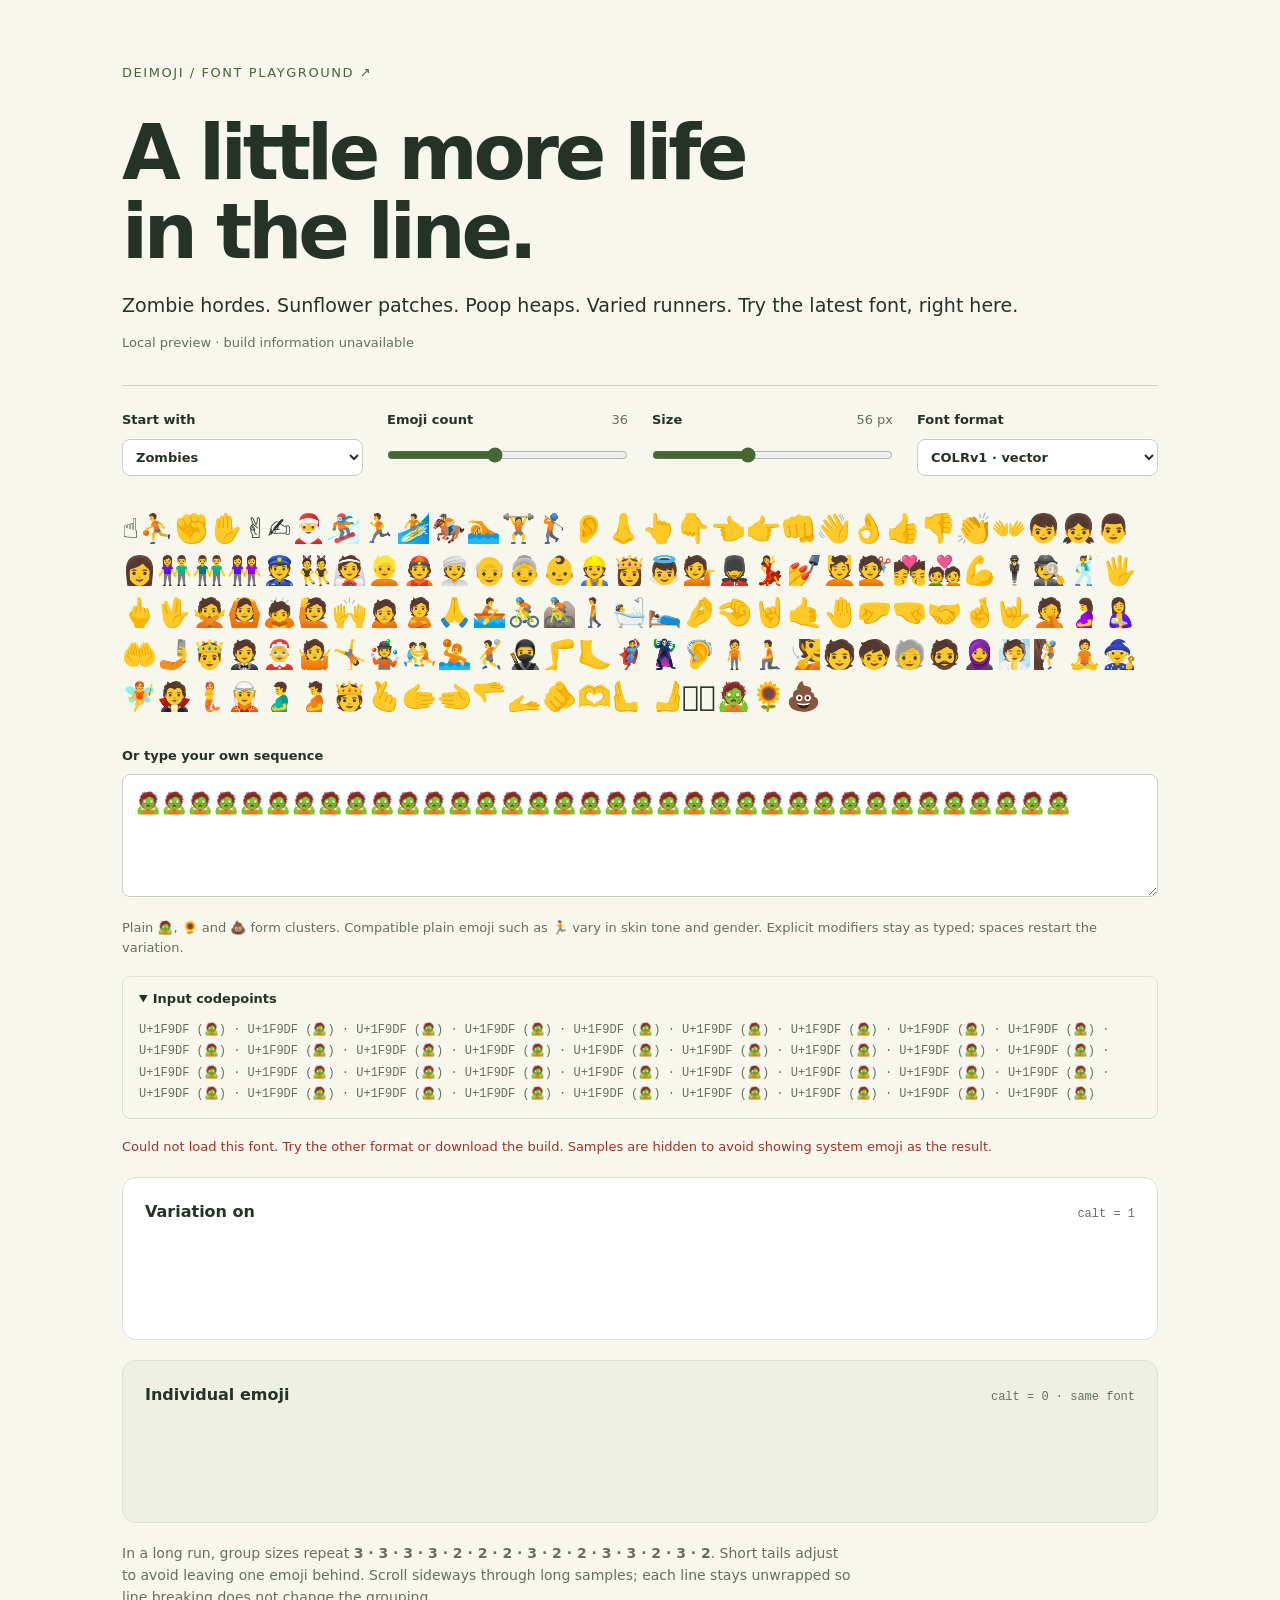
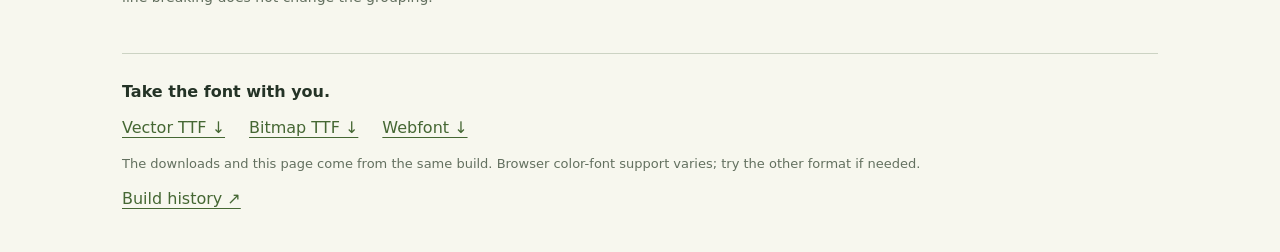
==== web/index.html @ 754994b0 "Publish revised white-smile poop heaps and verify packaged fonts Replace the original pink-tongue he" ====
<!doctype html>
<html lang="en">
<head>
  <meta charset="utf-8">
  <meta name="viewport" content="width=device-width, initial-scale=1">
  <title>DEImoji · Font playground</title>
  <link rel="stylesheet" href="style.css">
  <script src="app.js" defer></script>
</head>
<body>
  <main>
    <header>
      <a class="eyebrow" href="https://github.com/sh1bot/DEImoji">DEImoji / font playground ↗</a>
      <h1>A little more life<br>in the line.</h1>
      <p class="intro">Zombie hordes. Sunflower patches. Poop heaps. Varied runners. Try the latest font, right here.</p>
      <p id="build" class="muted">Reading build information…</p>
      <p id="build-details" class="muted"></p>
      <a id="checks" href="checks.json" hidden>Verified build report ↗</a>
    </header>

    <section class="controls" aria-label="Font controls">
      <label>Start with
        <select id="preset"><option value="zombies">Zombies</option><option value="flowers">Sunflowers</option><option value="poop">Poop heaps</option><option value="runners">Runners</option></select>
      </label>
      <label>Emoji count <output id="count-value">36</output>
        <input id="count" type="range" min="1" max="80" value="36">
      </label>
      <label>Size <output id="size-value">56 px</output>
        <input id="size" type="range" min="20" max="112" value="56">
      </label>
      <label>Font format
        <select id="format"><option value="colr">COLRv1 · vector</option><option value="cbdt">CBDT · bitmap</option></select>
      </label>
    </section>

    <p id="palette" aria-label="Base emoji to copy and paste">☝⛹✊✋✌✍🎅🏂🏃🏄🏇🏊🏋🏌👂👃👆👇👈👉👊👋👌👍👎👏👐👦👧👨👩👫👬👭👮👯👰👱👲👳👴👵👶👷👸👼💁💂💃💅💆💇💏💑💪🕴🕵🕺🖐🖕🖖🙅🙆🙇🙋🙌🙍🙎🙏🚣🚴🚵🚶🛀🛌🤌🤏🤘🤙🤚🤛🤜🤝🤞🤟🤦🤰🤱🤲🤳🤴🤵🤶🤷🤸🤹🤼🤽🤾🥷🦵🦶🦸🦹🦻🧍🧎🧏🧑🧒🧓🧔🧕🧖🧗🧘🧙🧚🧛🧜🧝🫃🫄🫅🫰🫱🫲🫳🫴🫵🫶🫷🫸🫹🫺🧟🌻💩</p>
    <label class="input-label" for="text">Or type your own sequence</label>
    <textarea id="text" rows="3" spellcheck="false" aria-describedby="scope"></textarea>
    <p class="muted" id="scope">Plain 🧟, 🌻 and 💩 form clusters. Compatible plain emoji such as 🏃 vary in skin tone and gender. Explicit modifiers stay as typed; spaces restart the variation.</p>
    <details class="debug" open>
      <summary>Input codepoints</summary>
      <output id="codepoints" aria-label="Input Unicode codepoints"></output>
    </details>
    <p id="status" role="status">Loading the built font…</p>

    <section class="sample" aria-labelledby="on-title">
      <div class="sample-heading"><h2 id="on-title">Variation on</h2><span>calt = 1</span></div>
      <div id="clustered" class="emoji on waiting" aria-label="Text rendered with contextual variation"></div>
    </section>
    <section class="sample reference" aria-labelledby="off-title">
      <div class="sample-heading"><h2 id="off-title">Individual emoji</h2><span>calt = 0 · same font</span></div>
      <div id="individual" class="emoji off waiting" aria-label="The same text with contextual variation disabled"></div>
    </section>
    <p class="explanation">In a long run, group sizes repeat <strong>3 · 3 · 3 · 3 · 2 · 2 · 2 · 3 · 2 · 2 · 3 · 3 · 2 · 3 · 2</strong>.
      Short tails adjust to avoid leaving one emoji behind. Scroll sideways through long samples; each line stays unwrapped so line breaking does not change the grouping.</p>

    <footer>
      <h2>Take the font with you.</h2>
      <nav aria-label="Font downloads">
        <a href="fonts/DEImoji-COLRv1.ttf" download>Vector TTF ↓</a>
        <a href="fonts/DEImoji-CBDT.ttf" download>Bitmap TTF ↓</a>
        <a href="fonts/DEImoji-COLRv1.woff2" download>Webfont ↓</a>
      </nav>
      <p class="muted">The downloads and this page come from the same build. Browser color-font support varies; try the other format if needed.</p>
      <a href="https://github.com/sh1bot/DEImoji/actions/workflows/build-fonts.yml">Build history ↗</a>
    </footer>
  </main>
</body>
</html>
---- web/style.css ----
:root { color-scheme: light; --ink: #243326; --muted: #63705f; --paper: #f7f7ee; --accent: #456733; --size: 56px; }
* { box-sizing: border-box; }
body { margin: 0; background: var(--paper); color: var(--ink); font: 16px/1.55 system-ui, sans-serif; }
main { max-width: 1100px; padding: 60px 32px 40px; margin: auto; }
a { color: var(--accent); text-underline-offset: 4px; }
.eyebrow { text-decoration: none; font-size: 13px; text-transform: uppercase; letter-spacing: .12em; }
h1 { font-size: clamp(40px, 7vw, 76px); line-height: 1.04; letter-spacing: -.055em; font-weight: 600; margin: 28px 0 20px; }
.intro { font-size: 19px; margin: 0 0 10px; }
.muted { color: var(--muted); font-size: 13px; }
.controls { display: grid; grid-template-columns: repeat(4, 1fr); gap: 24px; border-top: 1px solid #ccd3c3; padding-top: 24px; margin: 32px 0; }
label { display: block; font-size: 13px; font-weight: 600; }
select, textarea { font: inherit; color: inherit; background: white; border: 1px solid #c8cfbf; border-radius: 8px; }
select { width: 100%; display: block; padding: 9px; margin-top: 8px; }
input[type=range] { width: 100%; display: block; margin: 16px 0 0; accent-color: var(--accent); }
output { float: right; color: var(--muted); font-weight: 400; }
textarea { width: 100%; padding: 12px; resize: vertical; margin-top: 8px; font-size: 21px; }
#palette { font-family: var(--emoji-font, 'DEImojiPreview'), system-ui, sans-serif; font-size: 28px; line-height: 1.5; overflow-wrap: anywhere; font-feature-settings: 'calt' 0; }
#status { font-size: 13px; color: var(--accent); min-height: 20px; }
#status.error { color: #a13126; }
.sample { background: #fff; border: 1px solid #dce0d2; border-radius: 14px; padding: 22px; margin: 20px 0; }
.sample.reference { background: #eef0e6; }
.sample-heading { display: flex; justify-content: space-between; align-items: baseline; gap: 10px; margin-bottom: 14px; }
h2 { font-size: 16px; font-weight: 600; margin: 0; }
.sample-heading span { font: 12px ui-monospace, monospace; color: var(--muted); }
.emoji { font-family: system-ui, sans-serif; font-size: var(--size); line-height: 1.4; white-space: pre; overflow-x: auto; overflow-y: hidden; min-height: 1.4em; }
.emoji-run { font-family: var(--emoji-font, 'DEImojiPreview'), system-ui, sans-serif; }
.debug { margin: 18px 0; padding: 12px 16px; border: 1px solid #dce0d2; border-radius: 8px; }
.debug summary { cursor: pointer; font-size: 13px; font-weight: 600; }
#codepoints { display: block; float: none; margin-top: 10px; font: 12px/1.8 ui-monospace, monospace; color: var(--muted); overflow-wrap: anywhere; white-space: pre-wrap; }
.emoji.on { font-feature-settings: 'calt' 1; }
.emoji.off { font-feature-settings: 'calt' 0; }
.emoji.waiting { visibility: hidden; }
.explanation { max-width: 730px; font-size: 14px; color: var(--muted); }
footer { border-top: 1px solid #ccd3c3; padding-top: 26px; margin-top: 44px; }
nav { display: flex; gap: 24px; flex-wrap: wrap; margin-top: 12px; }
@media (max-width: 680px) { main { padding: 32px 18px; } .controls { grid-template-columns: 1fr 1fr; gap: 20px; } .sample { padding: 16px; } .sample-heading { flex-wrap: wrap; } }
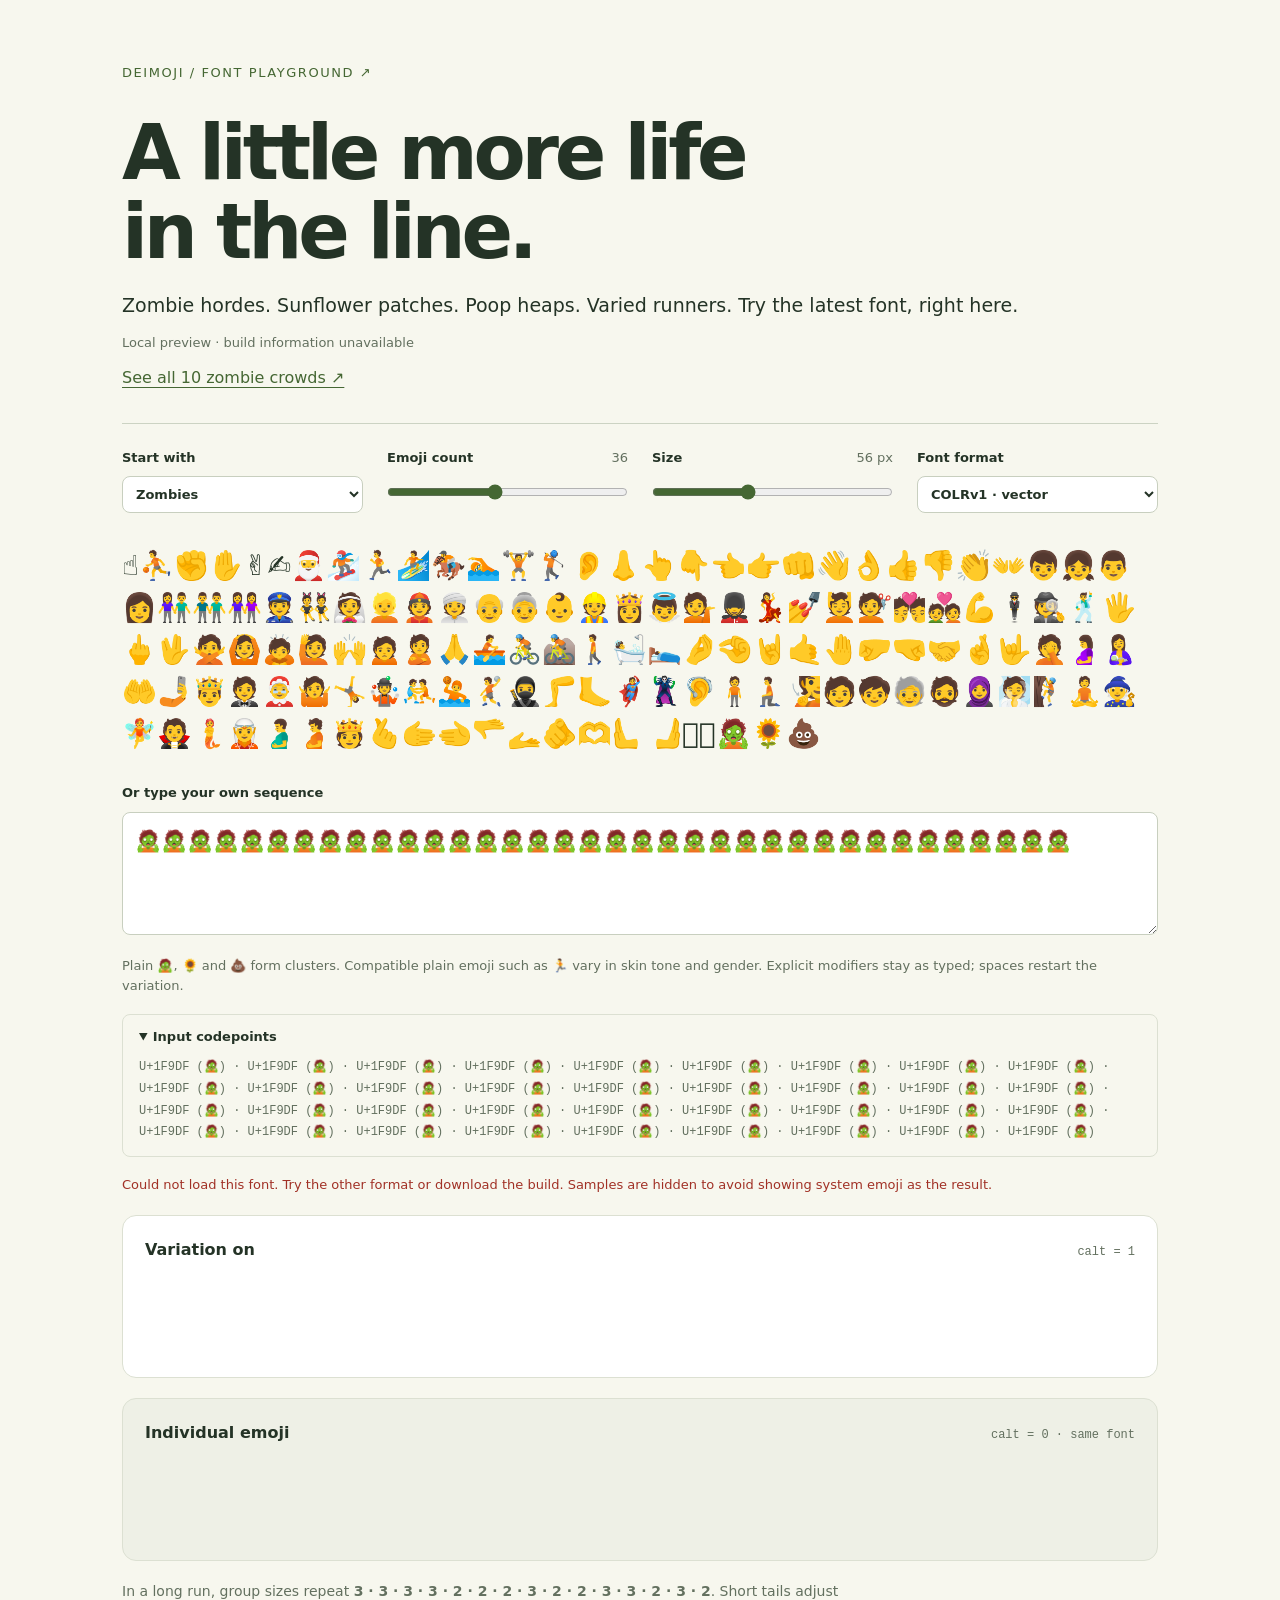
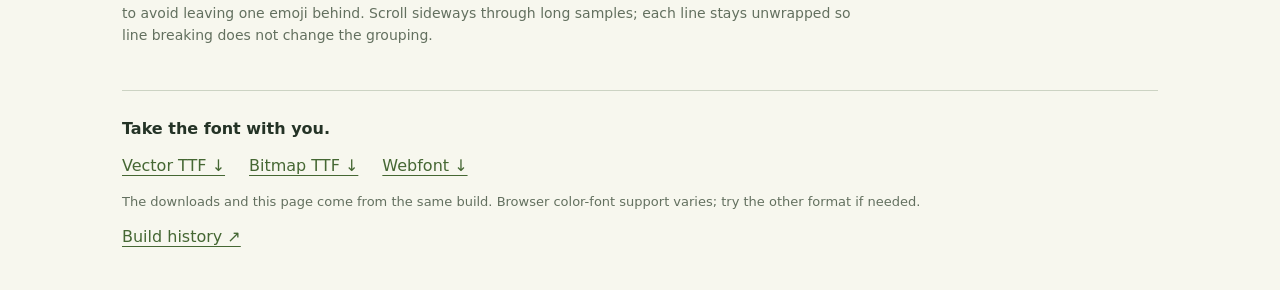
==== commit aa6a3a74: "Add five zombie pair and trio compositions selected by base-five diversity Compose 25 distinct Noto-" ====
--- a/web/index.html
+++ b/web/index.html
@@ -15,6 +15,7 @@
       <p class="intro">Zombie hordes. Sunflower patches. Poop heaps. Varied runners. Try the latest font, right here.</p>
       <p id="build" class="muted">Reading build information…</p>
       <p id="build-details" class="muted"></p>
+      <a id="zombie-gallery" href="zombie-proof-colr.png">See all 10 zombie crowds ↗</a>
       <a id="checks" href="checks.json" hidden>Verified build report ↗</a>
     </header>
 
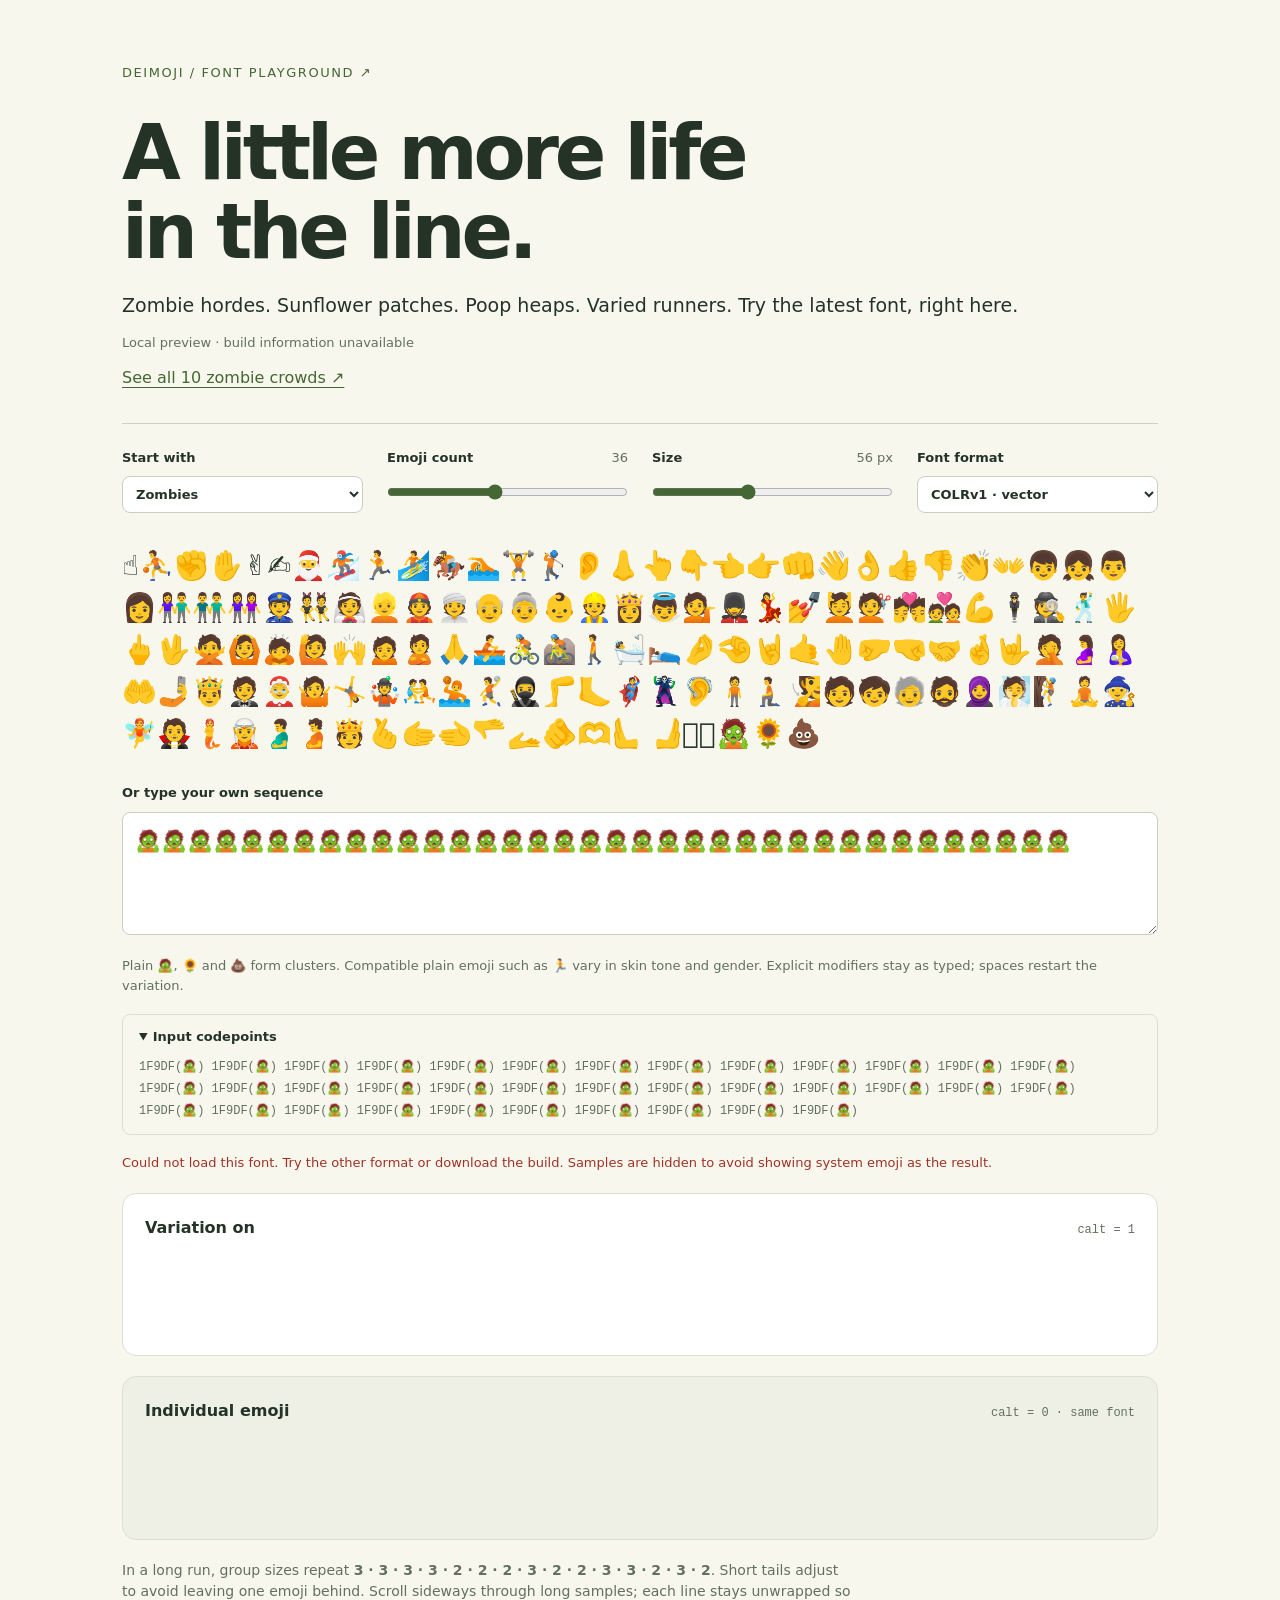
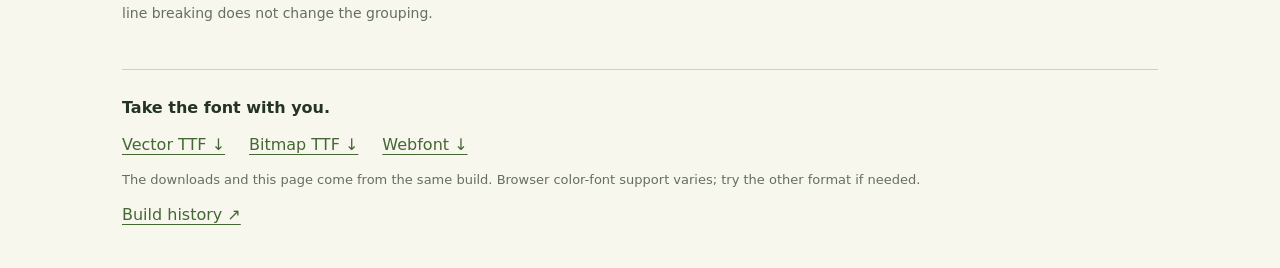
==== commit c3fbc32c: "Add options for 'People' and 'Old people' to select" ====
--- a/web/index.html
+++ b/web/index.html
@@ -21,7 +21,7 @@
 
     <section class="controls" aria-label="Font controls">
       <label>Start with
-        <select id="preset"><option value="zombies">Zombies</option><option value="flowers">Sunflowers</option><option value="poop">Poop heaps</option><option value="runners">Runners</option></select>
+        <select id="preset"><option value="zombies">Zombies</option><option value="flowers">Sunflowers</option><option value="poop">Poop heaps</option><option value="runners">Runners</option><option value="person">People</option><option value="old">Old people</option></select>
       </label>
       <label>Emoji count <output id="count-value">36</output>
         <input id="count" type="range" min="1" max="80" value="36">
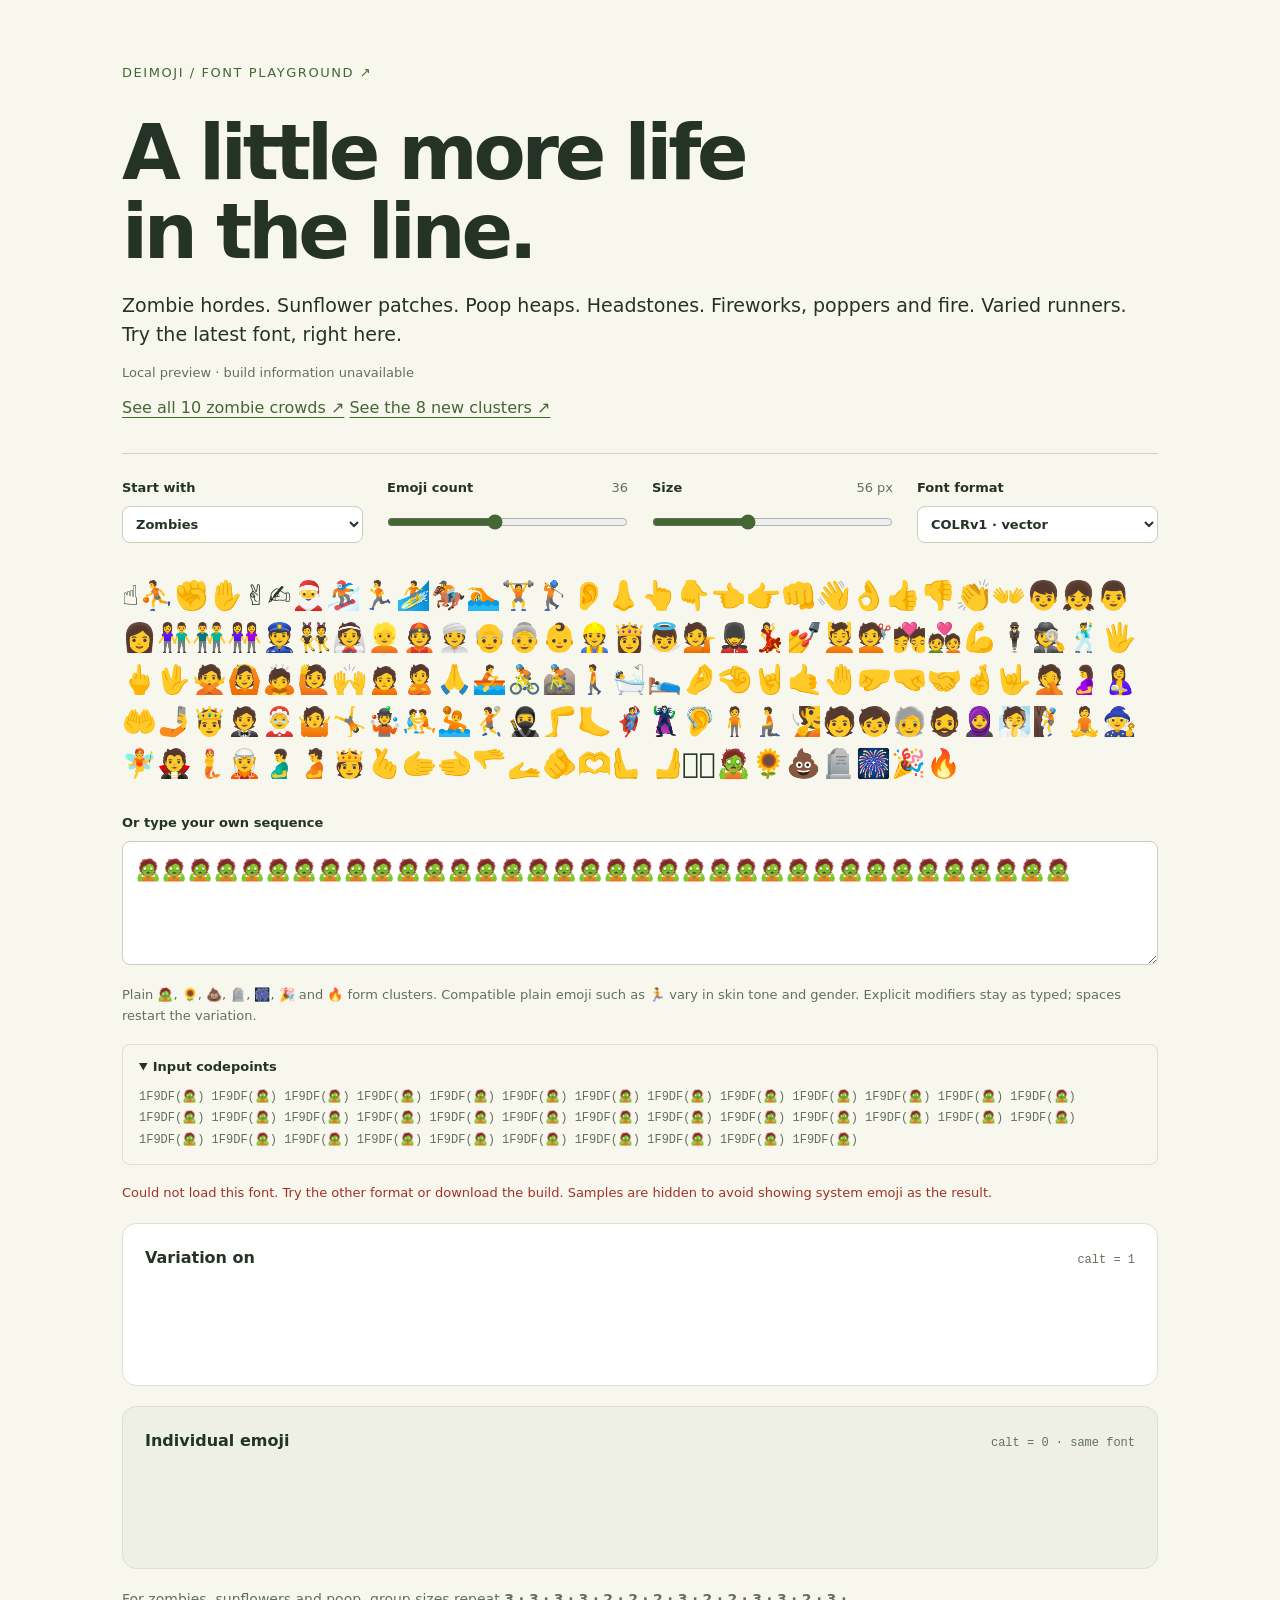
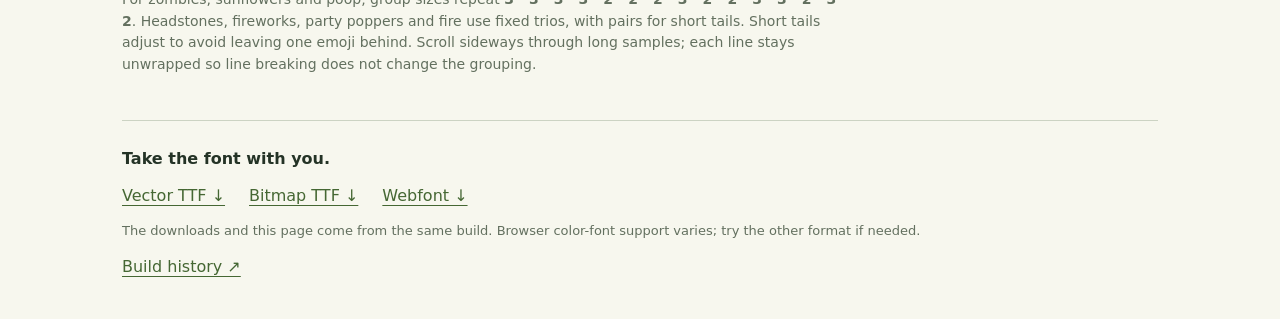
==== commit e088a1e9: "Add fixed headstone, fireworks, popper and fire clusters Compose Noto-derived pairs and trios, mixin" ====
--- a/web/index.html
+++ b/web/index.html
@@ -12,16 +12,17 @@
     <header>
       <a class="eyebrow" href="https://github.com/sh1bot/DEImoji">DEImoji / font playground ↗</a>
       <h1>A little more life<br>in the line.</h1>
-      <p class="intro">Zombie hordes. Sunflower patches. Poop heaps. Varied runners. Try the latest font, right here.</p>
+      <p class="intro">Zombie hordes. Sunflower patches. Poop heaps. Headstones. Fireworks, poppers and fire. Varied runners. Try the latest font, right here.</p>
       <p id="build" class="muted">Reading build information…</p>
       <p id="build-details" class="muted"></p>
       <a id="zombie-gallery" href="zombie-proof-colr.png">See all 10 zombie crowds ↗</a>
+      <a id="cluster-gallery" href="cluster-proof-colr.png">See the 8 new clusters ↗</a>
       <a id="checks" href="checks.json" hidden>Verified build report ↗</a>
     </header>
 
     <section class="controls" aria-label="Font controls">
       <label>Start with
-        <select id="preset"><option value="zombies">Zombies</option><option value="flowers">Sunflowers</option><option value="poop">Poop heaps</option><option value="runners">Runners</option><option value="person">People</option><option value="old">Old people</option></select>
+        <select id="preset"><option value="zombies">Zombies</option><option value="flowers">Sunflowers</option><option value="poop">Poop heaps</option><option value="headstones">Headstones</option><option value="fireworks">Fireworks</option><option value="poppers">Party poppers</option><option value="fire">Fire</option><option value="runners">Runners</option><option value="person">People</option><option value="old">Old people</option></select>
       </label>
       <label>Emoji count <output id="count-value">36</output>
         <input id="count" type="range" min="1" max="80" value="36">
@@ -34,10 +35,10 @@
       </label>
     </section>
 
-    <p id="palette" aria-label="Base emoji to copy and paste">☝⛹✊✋✌✍🎅🏂🏃🏄🏇🏊🏋🏌👂👃👆👇👈👉👊👋👌👍👎👏👐👦👧👨👩👫👬👭👮👯👰👱👲👳👴👵👶👷👸👼💁💂💃💅💆💇💏💑💪🕴🕵🕺🖐🖕🖖🙅🙆🙇🙋🙌🙍🙎🙏🚣🚴🚵🚶🛀🛌🤌🤏🤘🤙🤚🤛🤜🤝🤞🤟🤦🤰🤱🤲🤳🤴🤵🤶🤷🤸🤹🤼🤽🤾🥷🦵🦶🦸🦹🦻🧍🧎🧏🧑🧒🧓🧔🧕🧖🧗🧘🧙🧚🧛🧜🧝🫃🫄🫅🫰🫱🫲🫳🫴🫵🫶🫷🫸🫹🫺🧟🌻💩</p>
+    <p id="palette" aria-label="Base emoji to copy and paste">☝⛹✊✋✌✍🎅🏂🏃🏄🏇🏊🏋🏌👂👃👆👇👈👉👊👋👌👍👎👏👐👦👧👨👩👫👬👭👮👯👰👱👲👳👴👵👶👷👸👼💁💂💃💅💆💇💏💑💪🕴🕵🕺🖐🖕🖖🙅🙆🙇🙋🙌🙍🙎🙏🚣🚴🚵🚶🛀🛌🤌🤏🤘🤙🤚🤛🤜🤝🤞🤟🤦🤰🤱🤲🤳🤴🤵🤶🤷🤸🤹🤼🤽🤾🥷🦵🦶🦸🦹🦻🧍🧎🧏🧑🧒🧓🧔🧕🧖🧗🧘🧙🧚🧛🧜🧝🫃🫄🫅🫰🫱🫲🫳🫴🫵🫶🫷🫸🫹🫺🧟🌻💩🪦🎆🎉🔥</p>
     <label class="input-label" for="text">Or type your own sequence</label>
     <textarea id="text" rows="3" spellcheck="false" aria-describedby="scope"></textarea>
-    <p class="muted" id="scope">Plain 🧟, 🌻 and 💩 form clusters. Compatible plain emoji such as 🏃 vary in skin tone and gender. Explicit modifiers stay as typed; spaces restart the variation.</p>
+    <p class="muted" id="scope">Plain 🧟, 🌻, 💩, 🪦, 🎆, 🎉 and 🔥 form clusters. Compatible plain emoji such as 🏃 vary in skin tone and gender. Explicit modifiers stay as typed; spaces restart the variation.</p>
     <details class="debug" open>
       <summary>Input codepoints</summary>
       <output id="codepoints" aria-label="Input Unicode codepoints"></output>
@@ -52,8 +53,8 @@
       <div class="sample-heading"><h2 id="off-title">Individual emoji</h2><span>calt = 0 · same font</span></div>
       <div id="individual" class="emoji off waiting" aria-label="The same text with contextual variation disabled"></div>
     </section>
-    <p class="explanation">In a long run, group sizes repeat <strong>3 · 3 · 3 · 3 · 2 · 2 · 2 · 3 · 2 · 2 · 3 · 3 · 2 · 3 · 2</strong>.
-      Short tails adjust to avoid leaving one emoji behind. Scroll sideways through long samples; each line stays unwrapped so line breaking does not change the grouping.</p>
+    <p class="explanation">For zombies, sunflowers and poop, group sizes repeat <strong>3 · 3 · 3 · 3 · 2 · 2 · 2 · 3 · 2 · 2 · 3 · 3 · 2 · 3 · 2</strong>.
+      Headstones, fireworks, party poppers and fire use fixed trios, with pairs for short tails. Short tails adjust to avoid leaving one emoji behind. Scroll sideways through long samples; each line stays unwrapped so line breaking does not change the grouping.</p>
 
     <footer>
       <h2>Take the font with you.</h2>
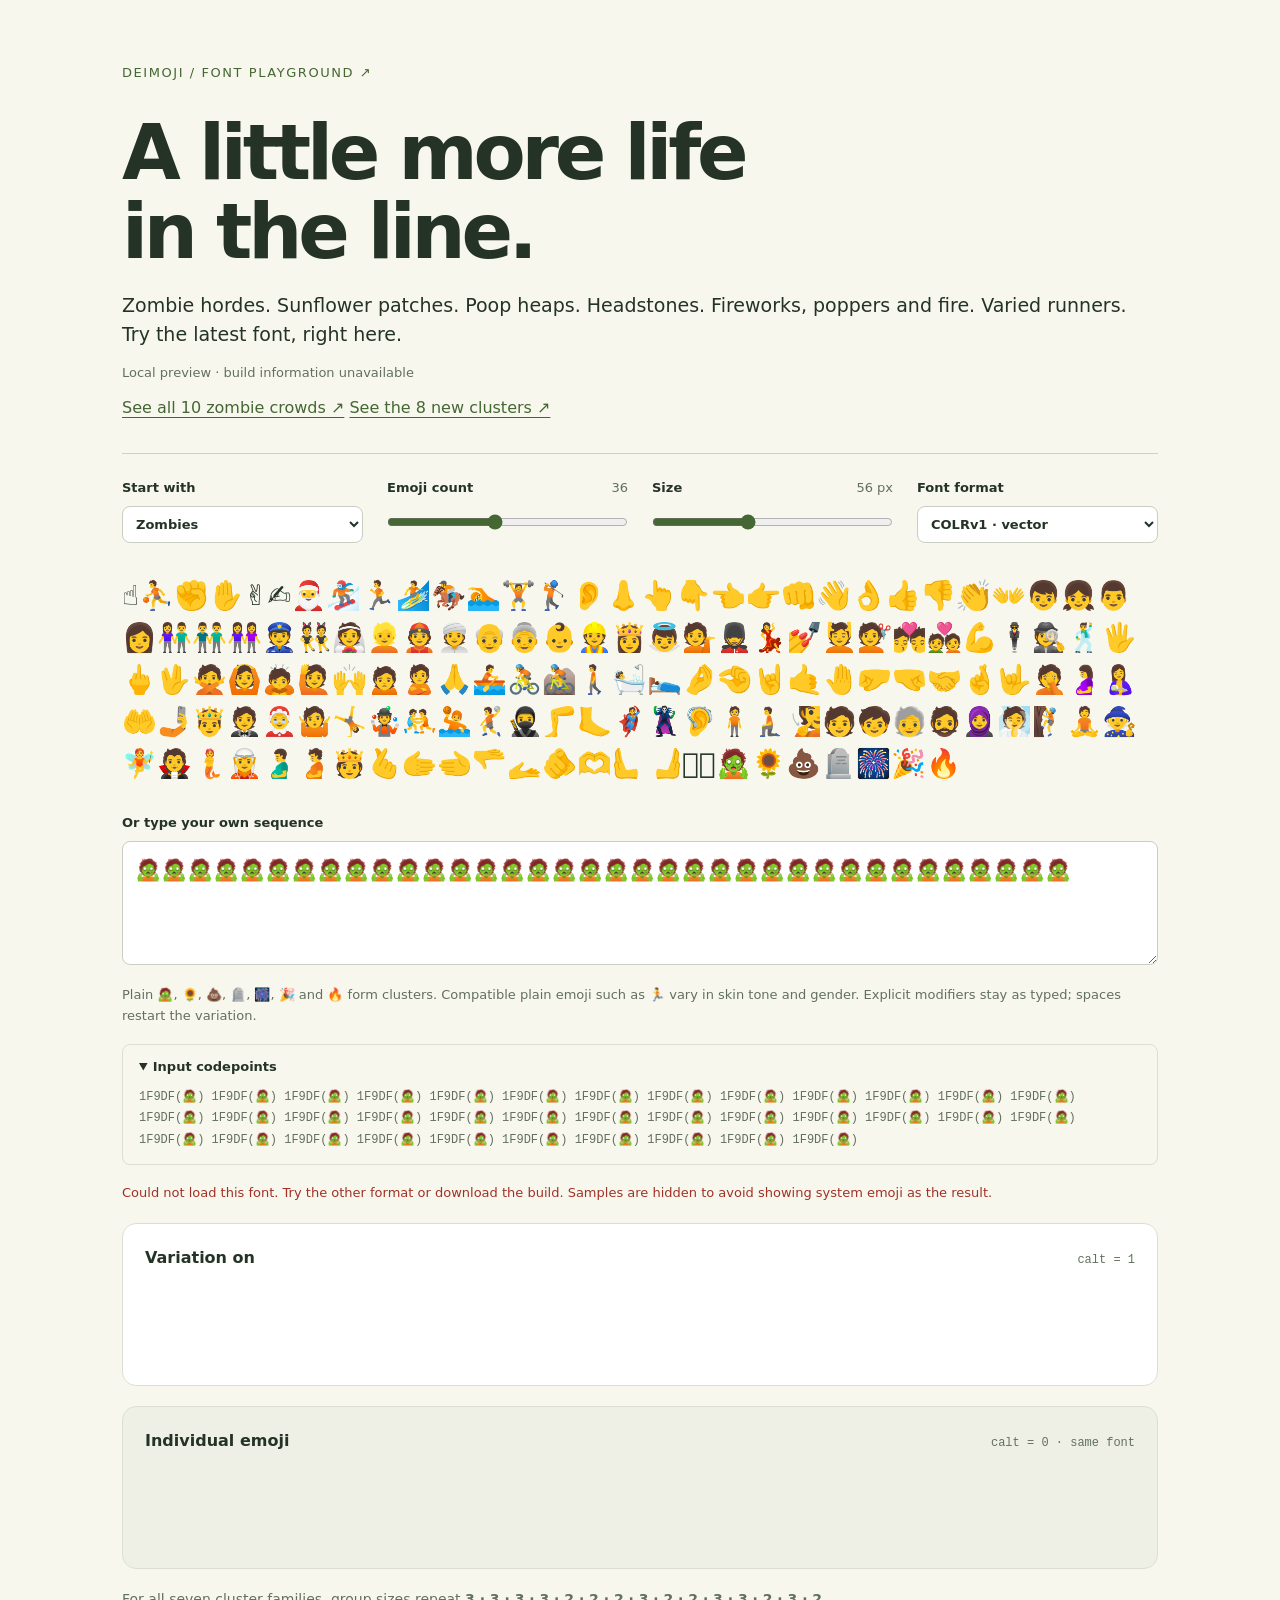
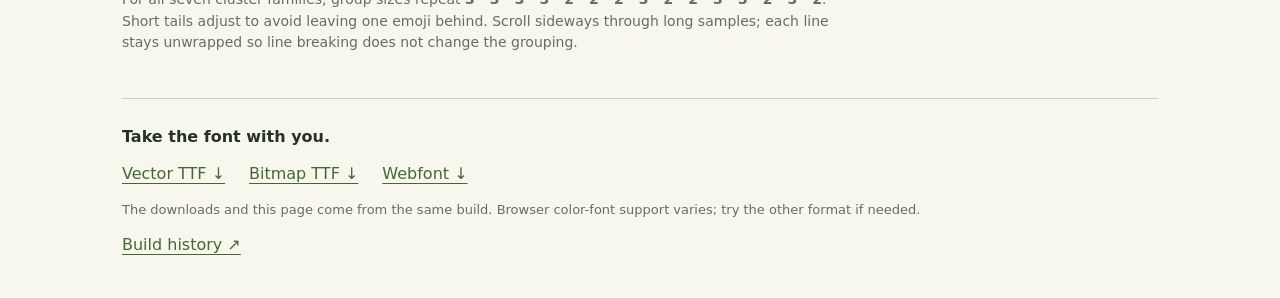
==== commit 89ee6e1e: "Mix pairs and trios for every decorative cluster family Use the existing period-15 binary grouping L" ====
--- a/web/index.html
+++ b/web/index.html
@@ -53,8 +53,8 @@
       <div class="sample-heading"><h2 id="off-title">Individual emoji</h2><span>calt = 0 · same font</span></div>
       <div id="individual" class="emoji off waiting" aria-label="The same text with contextual variation disabled"></div>
     </section>
-    <p class="explanation">For zombies, sunflowers and poop, group sizes repeat <strong>3 · 3 · 3 · 3 · 2 · 2 · 2 · 3 · 2 · 2 · 3 · 3 · 2 · 3 · 2</strong>.
-      Headstones, fireworks, party poppers and fire use fixed trios, with pairs for short tails. Short tails adjust to avoid leaving one emoji behind. Scroll sideways through long samples; each line stays unwrapped so line breaking does not change the grouping.</p>
+    <p class="explanation">For all seven cluster families, group sizes repeat <strong>3 · 3 · 3 · 3 · 2 · 2 · 2 · 3 · 2 · 2 · 3 · 3 · 2 · 3 · 2</strong>.
+      Short tails adjust to avoid leaving one emoji behind. Scroll sideways through long samples; each line stays unwrapped so line breaking does not change the grouping.</p>
 
     <footer>
       <h2>Take the font with you.</h2>
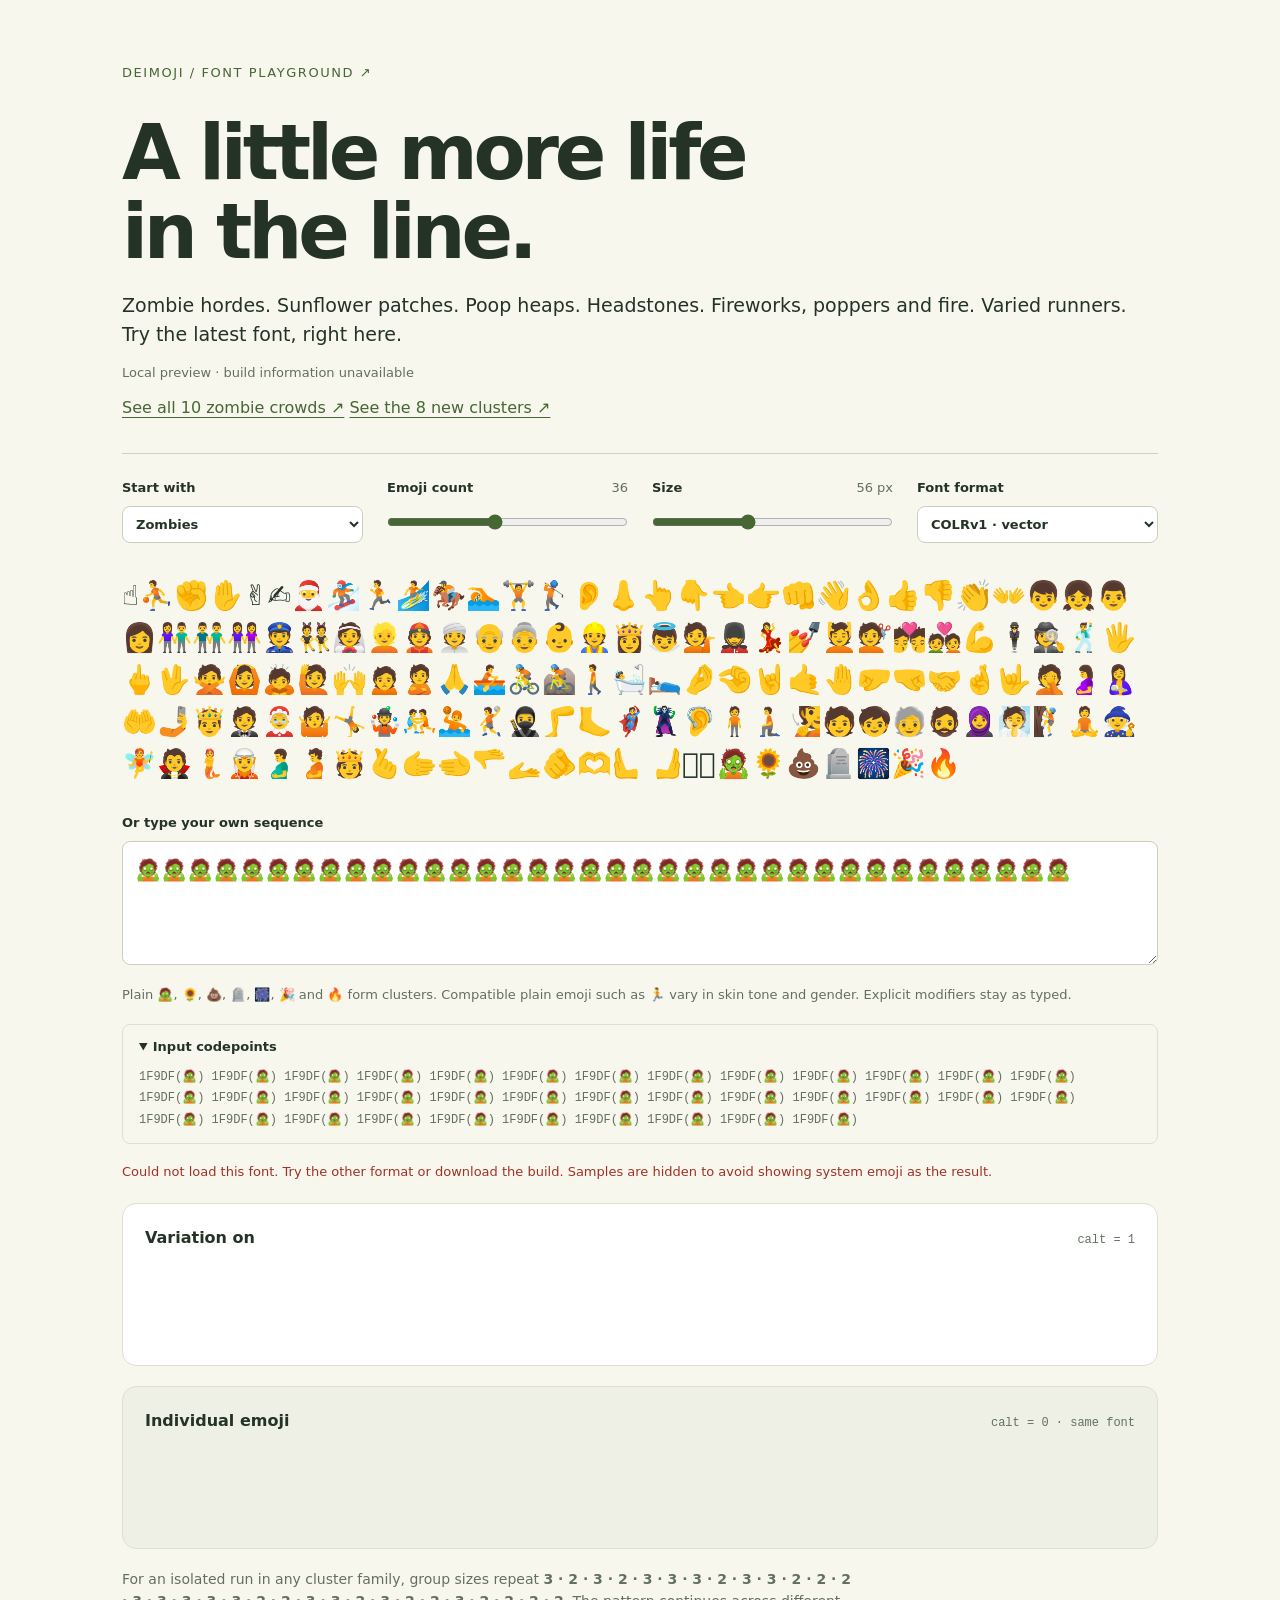
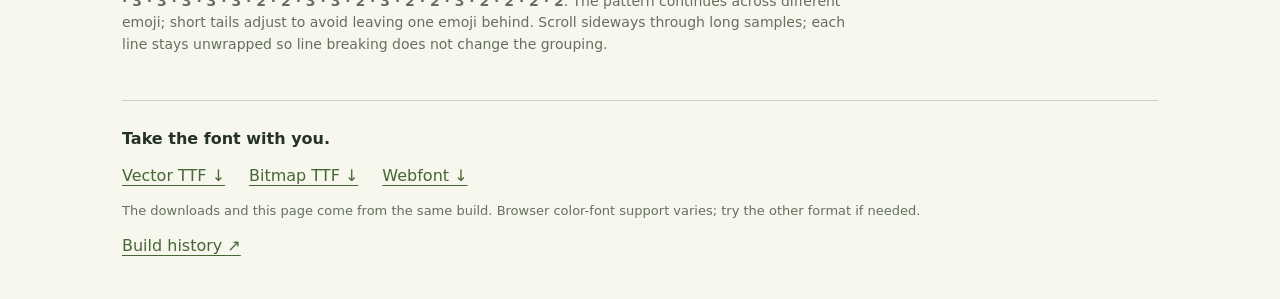
==== commit 4e114d02: "Share five-bit clustering history and add a foreground Celtic cross Use a period-31 binary LFSR with" ====
--- a/web/index.html
+++ b/web/index.html
@@ -38,7 +38,7 @@
     <p id="palette" aria-label="Base emoji to copy and paste">☝⛹✊✋✌✍🎅🏂🏃🏄🏇🏊🏋🏌👂👃👆👇👈👉👊👋👌👍👎👏👐👦👧👨👩👫👬👭👮👯👰👱👲👳👴👵👶👷👸👼💁💂💃💅💆💇💏💑💪🕴🕵🕺🖐🖕🖖🙅🙆🙇🙋🙌🙍🙎🙏🚣🚴🚵🚶🛀🛌🤌🤏🤘🤙🤚🤛🤜🤝🤞🤟🤦🤰🤱🤲🤳🤴🤵🤶🤷🤸🤹🤼🤽🤾🥷🦵🦶🦸🦹🦻🧍🧎🧏🧑🧒🧓🧔🧕🧖🧗🧘🧙🧚🧛🧜🧝🫃🫄🫅🫰🫱🫲🫳🫴🫵🫶🫷🫸🫹🫺🧟🌻💩🪦🎆🎉🔥</p>
     <label class="input-label" for="text">Or type your own sequence</label>
     <textarea id="text" rows="3" spellcheck="false" aria-describedby="scope"></textarea>
-    <p class="muted" id="scope">Plain 🧟, 🌻, 💩, 🪦, 🎆, 🎉 and 🔥 form clusters. Compatible plain emoji such as 🏃 vary in skin tone and gender. Explicit modifiers stay as typed; spaces restart the variation.</p>
+    <p class="muted" id="scope">Plain 🧟, 🌻, 💩, 🪦, 🎆, 🎉 and 🔥 form clusters. Compatible plain emoji such as 🏃 vary in skin tone and gender. Explicit modifiers stay as typed.</p>
     <details class="debug" open>
       <summary>Input codepoints</summary>
       <output id="codepoints" aria-label="Input Unicode codepoints"></output>
@@ -53,8 +53,8 @@
       <div class="sample-heading"><h2 id="off-title">Individual emoji</h2><span>calt = 0 · same font</span></div>
       <div id="individual" class="emoji off waiting" aria-label="The same text with contextual variation disabled"></div>
     </section>
-    <p class="explanation">For all seven cluster families, group sizes repeat <strong>3 · 3 · 3 · 3 · 2 · 2 · 2 · 3 · 2 · 2 · 3 · 3 · 2 · 3 · 2</strong>.
-      Short tails adjust to avoid leaving one emoji behind. Scroll sideways through long samples; each line stays unwrapped so line breaking does not change the grouping.</p>
+    <p class="explanation">For an isolated run in any cluster family, group sizes repeat <strong>3 · 2 · 3 · 2 · 3 · 3 · 3 · 2 · 3 · 3 · 2 · 2 · 2 · 3 · 3 · 3 · 3 · 3 · 2 · 2 · 3 · 3 · 2 · 3 · 2 · 2 · 3 · 2 · 2 · 2 · 2</strong>.
+      The pattern continues across different emoji; short tails adjust to avoid leaving one emoji behind. Scroll sideways through long samples; each line stays unwrapped so line breaking does not change the grouping.</p>
 
     <footer>
       <h2>Take the font with you.</h2>
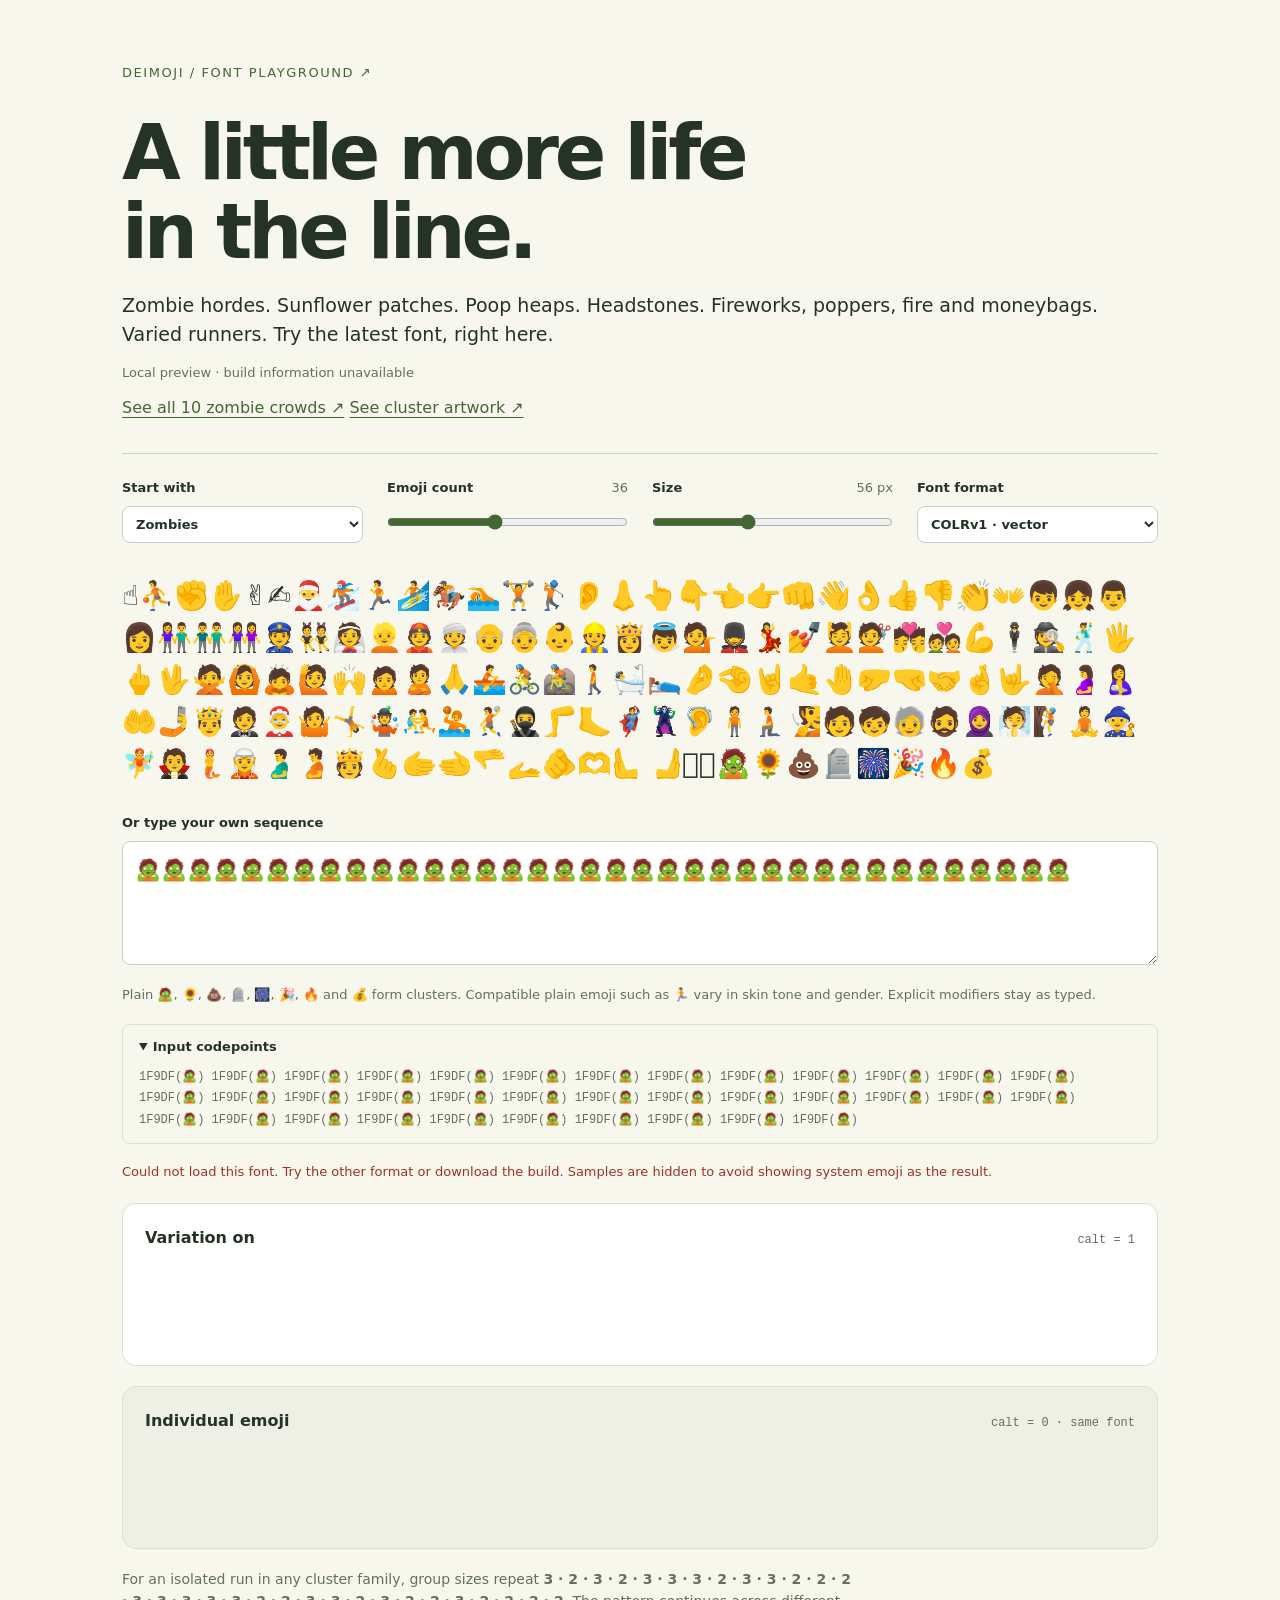
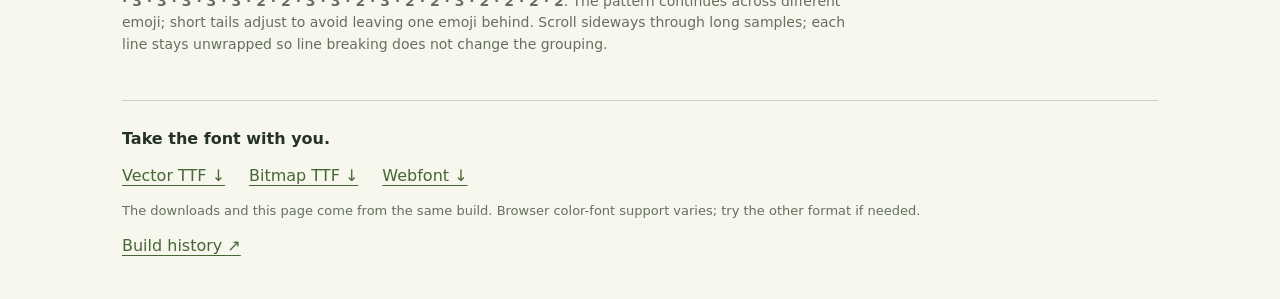
==== commit 6dcea447: "Add clustered moneybag piles with mirrored bags and consistent lighting Add Noto-derived moneybag pa" ====
--- a/web/index.html
+++ b/web/index.html
@@ -12,17 +12,17 @@
     <header>
       <a class="eyebrow" href="https://github.com/sh1bot/DEImoji">DEImoji / font playground ↗</a>
       <h1>A little more life<br>in the line.</h1>
-      <p class="intro">Zombie hordes. Sunflower patches. Poop heaps. Headstones. Fireworks, poppers and fire. Varied runners. Try the latest font, right here.</p>
+      <p class="intro">Zombie hordes. Sunflower patches. Poop heaps. Headstones. Fireworks, poppers, fire and moneybags. Varied runners. Try the latest font, right here.</p>
       <p id="build" class="muted">Reading build information…</p>
       <p id="build-details" class="muted"></p>
       <a id="zombie-gallery" href="zombie-proof-colr.png">See all 10 zombie crowds ↗</a>
-      <a id="cluster-gallery" href="cluster-proof-colr.png">See the 8 new clusters ↗</a>
+      <a id="cluster-gallery" href="cluster-proof-colr.png">See cluster artwork ↗</a>
       <a id="checks" href="checks.json" hidden>Verified build report ↗</a>
     </header>
 
     <section class="controls" aria-label="Font controls">
       <label>Start with
-        <select id="preset"><option value="zombies">Zombies</option><option value="flowers">Sunflowers</option><option value="poop">Poop heaps</option><option value="headstones">Headstones</option><option value="fireworks">Fireworks</option><option value="poppers">Party poppers</option><option value="fire">Fire</option><option value="runners">Runners</option><option value="person">People</option><option value="old">Old people</option></select>
+        <select id="preset"><option value="zombies">Zombies</option><option value="flowers">Sunflowers</option><option value="poop">Poop heaps</option><option value="headstones">Headstones</option><option value="fireworks">Fireworks</option><option value="poppers">Party poppers</option><option value="fire">Fire</option><option value="moneybags">Moneybags</option><option value="runners">Runners</option><option value="person">People</option><option value="old">Old people</option></select>
       </label>
       <label>Emoji count <output id="count-value">36</output>
         <input id="count" type="range" min="1" max="80" value="36">
@@ -35,10 +35,10 @@
       </label>
     </section>
 
-    <p id="palette" aria-label="Base emoji to copy and paste">☝⛹✊✋✌✍🎅🏂🏃🏄🏇🏊🏋🏌👂👃👆👇👈👉👊👋👌👍👎👏👐👦👧👨👩👫👬👭👮👯👰👱👲👳👴👵👶👷👸👼💁💂💃💅💆💇💏💑💪🕴🕵🕺🖐🖕🖖🙅🙆🙇🙋🙌🙍🙎🙏🚣🚴🚵🚶🛀🛌🤌🤏🤘🤙🤚🤛🤜🤝🤞🤟🤦🤰🤱🤲🤳🤴🤵🤶🤷🤸🤹🤼🤽🤾🥷🦵🦶🦸🦹🦻🧍🧎🧏🧑🧒🧓🧔🧕🧖🧗🧘🧙🧚🧛🧜🧝🫃🫄🫅🫰🫱🫲🫳🫴🫵🫶🫷🫸🫹🫺🧟🌻💩🪦🎆🎉🔥</p>
+    <p id="palette" aria-label="Base emoji to copy and paste">☝⛹✊✋✌✍🎅🏂🏃🏄🏇🏊🏋🏌👂👃👆👇👈👉👊👋👌👍👎👏👐👦👧👨👩👫👬👭👮👯👰👱👲👳👴👵👶👷👸👼💁💂💃💅💆💇💏💑💪🕴🕵🕺🖐🖕🖖🙅🙆🙇🙋🙌🙍🙎🙏🚣🚴🚵🚶🛀🛌🤌🤏🤘🤙🤚🤛🤜🤝🤞🤟🤦🤰🤱🤲🤳🤴🤵🤶🤷🤸🤹🤼🤽🤾🥷🦵🦶🦸🦹🦻🧍🧎🧏🧑🧒🧓🧔🧕🧖🧗🧘🧙🧚🧛🧜🧝🫃🫄🫅🫰🫱🫲🫳🫴🫵🫶🫷🫸🫹🫺🧟🌻💩🪦🎆🎉🔥💰</p>
     <label class="input-label" for="text">Or type your own sequence</label>
     <textarea id="text" rows="3" spellcheck="false" aria-describedby="scope"></textarea>
-    <p class="muted" id="scope">Plain 🧟, 🌻, 💩, 🪦, 🎆, 🎉 and 🔥 form clusters. Compatible plain emoji such as 🏃 vary in skin tone and gender. Explicit modifiers stay as typed.</p>
+    <p class="muted" id="scope">Plain 🧟, 🌻, 💩, 🪦, 🎆, 🎉, 🔥 and 💰 form clusters. Compatible plain emoji such as 🏃 vary in skin tone and gender. Explicit modifiers stay as typed.</p>
     <details class="debug" open>
       <summary>Input codepoints</summary>
       <output id="codepoints" aria-label="Input Unicode codepoints"></output>
